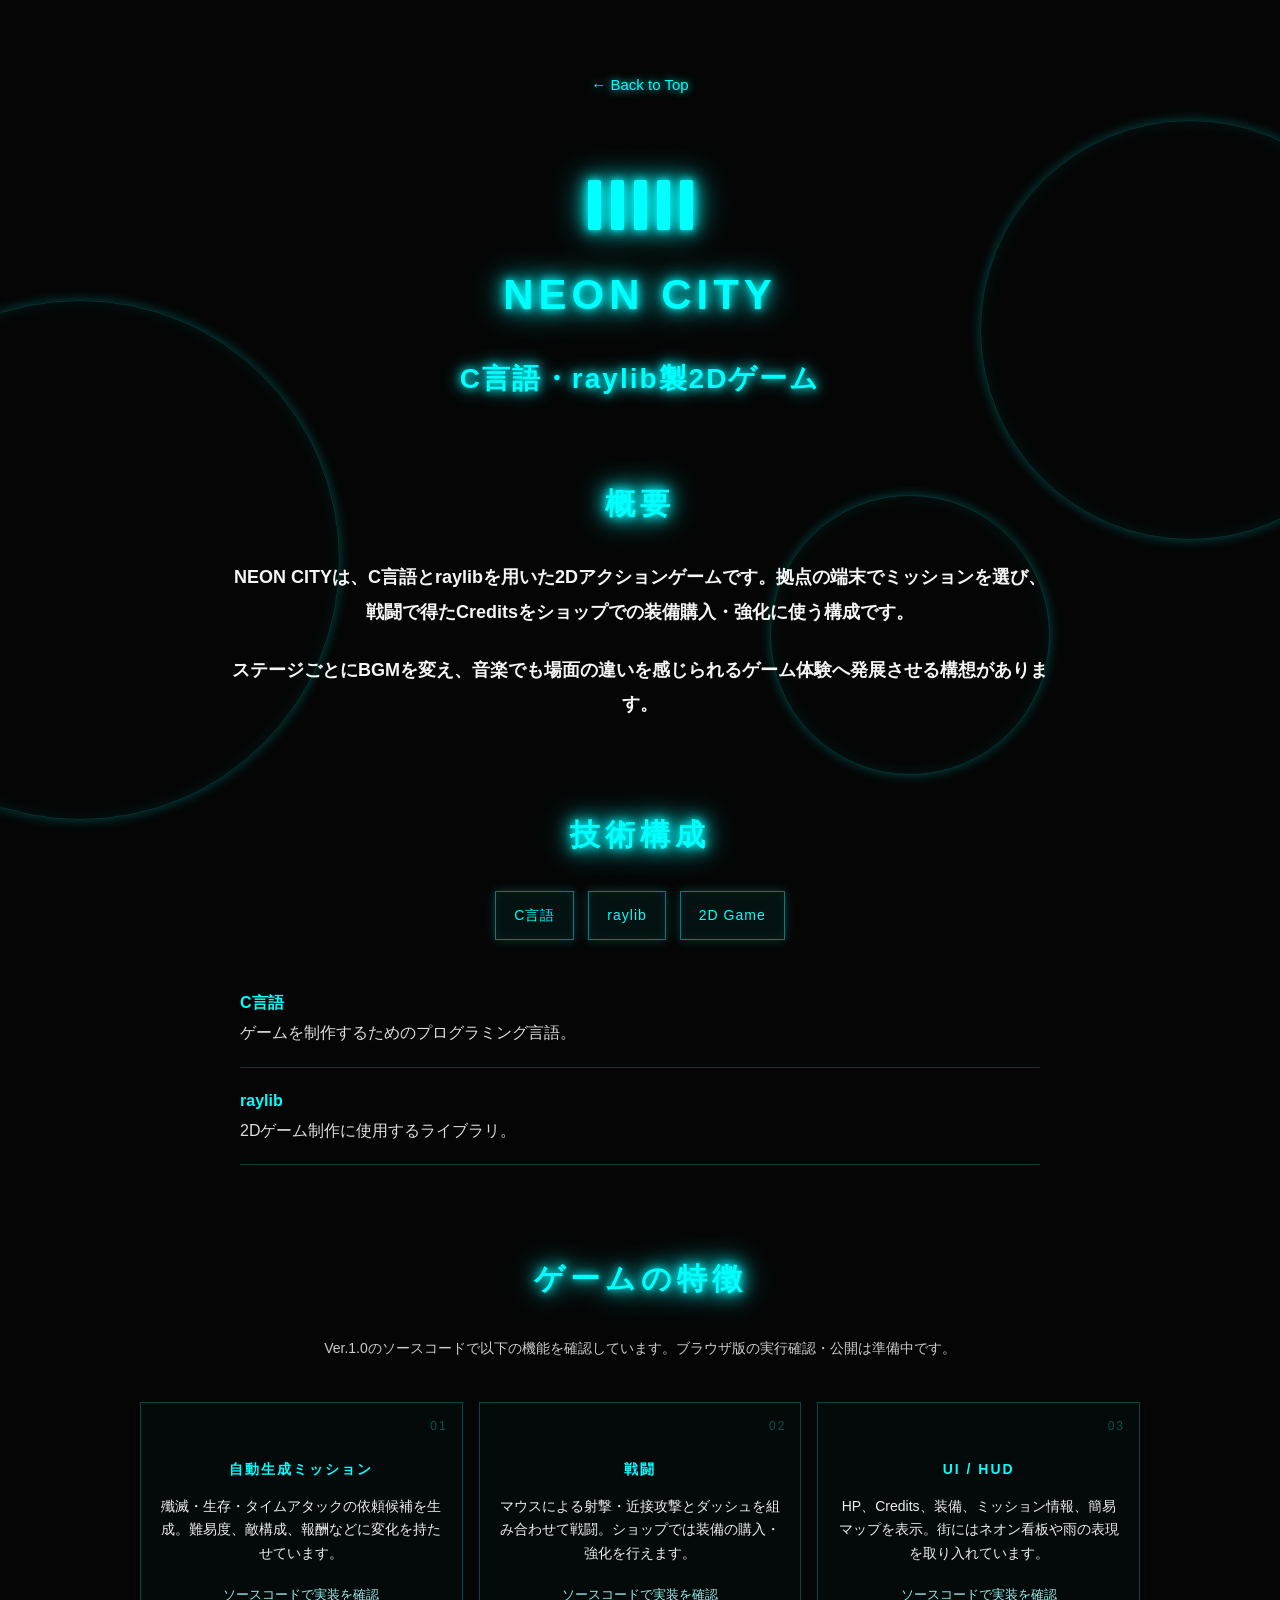
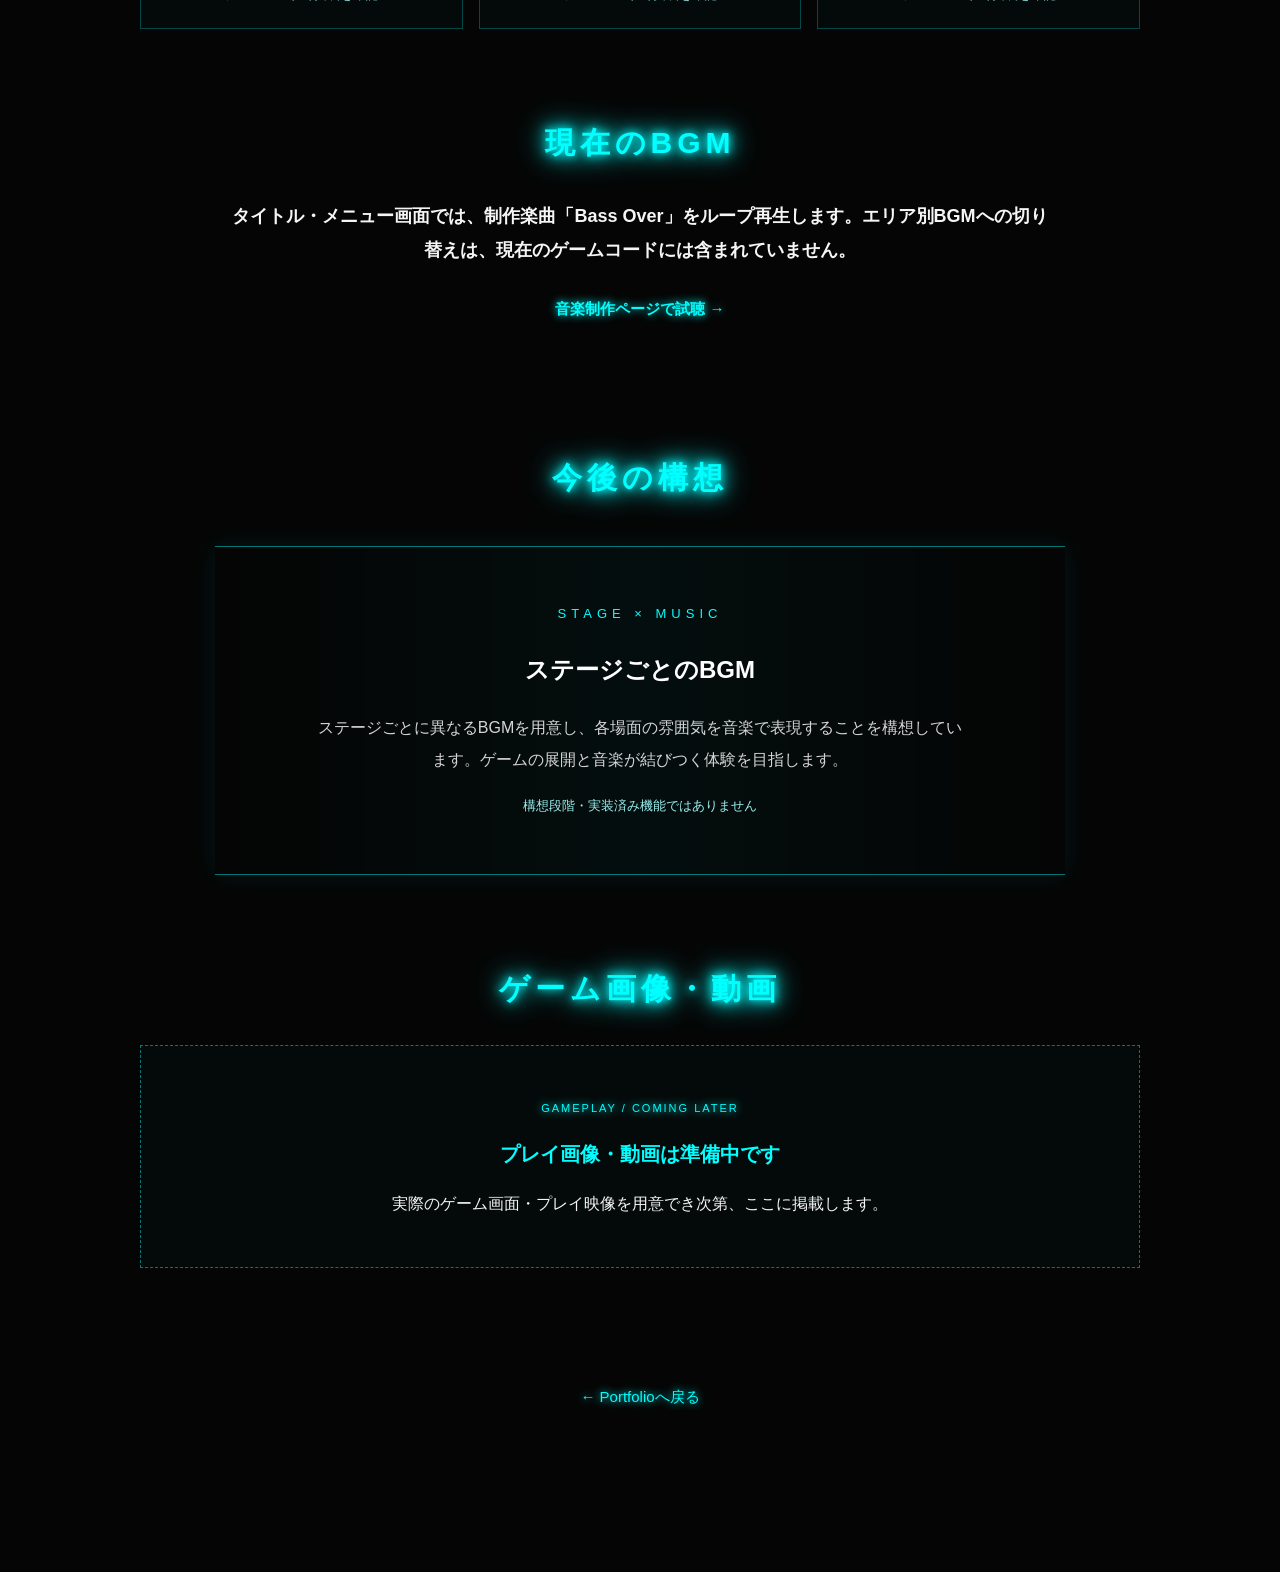
==== neon-city.html @ 77797cbf "Add files via upload" ====
<!DOCTYPE html>
<html lang="ja">
<head>
  <meta charset="UTF-8">
  <meta name="viewport" content="width=device-width, initial-scale=1.0">
  <meta name="description" content="C言語・raylib製2Dゲーム NEON CITY。作品概要、技術構成、ゲーム機能の紹介と今後のBGM構想。">
  <title>NEON CITY | Portfolio</title>
  <link rel="stylesheet" href="style.css">
</head>
<body>
  <div class="music-bg" aria-hidden="true">
    <div class="circle-wave wave1"></div>
    <div class="circle-wave wave2"></div>
    <div class="circle-wave wave3"></div>
  </div>
  <main class="page detail-page neon-city-page">
    <a href="index.html" class="back-link">← Back to Top</a>
    <section class="top" aria-labelledby="project-title">
      <div class="equalizer" aria-hidden="true"><span></span><span></span><span></span><span></span><span></span></div>
      <h1 id="project-title">NEON CITY</h1>
      <h2>C言語・raylib製2Dゲーム</h2>
    </section>

    <section class="section" aria-labelledby="overview-title">
      <h2 id="overview-title" class="section-title">概要</h2>
      <div class="text-block">
        <p>NEON CITYは、C言語とraylibを用いた2Dアクションゲームです。拠点の端末でミッションを選び、戦闘で得たCreditsをショップでの装備購入・強化に使う構成です。</p>
        <p>ステージごとにBGMを変え、音楽でも場面の違いを感じられるゲーム体験へ発展させる構想があります。</p>
      </div>
    </section>

    <section class="section" aria-labelledby="tech-title">
      <h2 id="tech-title" class="section-title">技術構成</h2>
      <div class="skill-tags"><span>C言語</span><span>raylib</span><span>2D Game</span></div>
      <dl class="neon-tech">
        <div><dt>C言語</dt><dd>ゲームを制作するためのプログラミング言語。</dd></div>
        <div><dt>raylib</dt><dd>2Dゲーム制作に使用するライブラリ。</dd></div>
      </dl>
    </section>

    <section class="section" aria-labelledby="features-title">
      <h2 id="features-title" class="section-title">ゲームの特徴</h2>
      <p class="neon-note">Ver.1.0のソースコードで以下の機能を確認しています。ブラウザ版の実行確認・公開は準備中です。</p>
      <div class="feature-grid neon-features">
        <article class="feature-card">
          <span class="feature-number">01</span>
          <h3>自動生成ミッション</h3>
          <p>殲滅・生存・タイムアタックの依頼候補を生成。難易度、敵構成、報酬などに変化を持たせています。</p>
          <p class="neon-state">ソースコードで実装を確認</p>
        </article>
        <article class="feature-card">
          <span class="feature-number">02</span>
          <h3>戦闘</h3>
          <p>マウスによる射撃・近接攻撃とダッシュを組み合わせて戦闘。ショップでは装備の購入・強化を行えます。</p>
          <p class="neon-state">ソースコードで実装を確認</p>
        </article>
        <article class="feature-card">
          <span class="feature-number">03</span>
          <h3>UI / HUD</h3>
          <p>HP、Credits、装備、ミッション情報、簡易マップを表示。街にはネオン看板や雨の表現を取り入れています。</p>
          <p class="neon-state">ソースコードで実装を確認</p>
        </article>
      </div>
    </section>

    <section class="section" aria-labelledby="current-music-title">
      <h2 id="current-music-title" class="section-title">現在のBGM</h2>
      <div class="text-block"><p>タイトル・メニュー画面では、制作楽曲「Bass Over」をループ再生します。エリア別BGMへの切り替えは、現在のゲームコードには含まれていません。</p><p><a href="music.html#bass-over" class="back-link">音楽制作ページで試聴 →</a></p></div>
    </section>

    <section class="section" aria-labelledby="plan-title">
      <h2 id="plan-title" class="section-title">今後の構想</h2>
      <div class="concept-box neon-plan">
        <p class="concept-en">STAGE × MUSIC</p>
        <h3>ステージごとのBGM</h3>
        <p class="concept-description">ステージごとに異なるBGMを用意し、各場面の雰囲気を音楽で表現することを構想しています。ゲームの展開と音楽が結びつく体験を目指します。</p>
        <p class="neon-state">構想段階・実装済み機能ではありません</p>
      </div>
    </section>

    <section class="section" aria-labelledby="media-title">
      <h2 id="media-title" class="section-title">ゲーム画像・動画</h2>
      <div class="neon-media-placeholder">
        <p class="screen-label">GAMEPLAY / COMING LATER</p>
        <h3>プレイ画像・動画は準備中です</h3>
        <p>実際のゲーム画面・プレイ映像を用意でき次第、ここに掲載します。</p>
      </div>
      <!-- 実際の素材が用意できたら、上の .neon-media-placeholder を以下のいずれかに置換。
      <figure class="video-wrap">
        <img class="neon-game-image" src="images/neon-city-gameplay.png" alt="NEON CITYの実際のプレイ画面。撮影内容に合わせて説明を記入。" width="1280" height="720" loading="lazy">
        <figcaption>実際のプレイ画面（撮影したバージョン・内容を記入）</figcaption>
      </figure>
      <div class="video-wrap">
        <video controls playsinline preload="metadata" aria-label="NEON CITY プレイ動画">
          <source src="videos/neon-city-gameplay.mp4" type="video/mp4">
          お使いのブラウザは動画再生に対応していません。
        </video>
      </div>
      -->
    </section>
    <a href="index.html" class="back-link bottom-back">← Portfolioへ戻る</a>
  </main>
</body>
</html>
---- style.css ----
* {
  margin: 0;
  padding: 0;
  box-sizing: border-box;
}

body {
  background: #050505;
  color: #f5f5f5;
  font-family: "Helvetica Neue", "Yu Gothic", "YuGothic", sans-serif;
  line-height: 1.9;
}

/* 全体幅 */
.page {
  width: min(1180px, 88%);
  margin: 0 auto;
  padding: 70px 0 120px;
}

/* 上部 */
.top {
  text-align: center;
  margin-bottom: 70px;
}

/* ネオンの棒アイコン */
.equalizer {
  display: flex;
  justify-content: center;
  align-items: flex-end;
  gap: 10px;
  height: 90px;
  margin-bottom: 25px;
}

.equalizer span {
  display: block;
  width: 13px;
  height: 50px;
  background: #00ffff;
  border-radius: 2px;
  box-shadow:
    0 0 8px #00ffff,
    0 0 18px #00ffff,
    0 0 35px #00ffff;
  animation: equalizerMove 1.2s ease-in-out infinite;
}

.equalizer span:nth-child(1) {
  animation-delay: 0s;
}

.equalizer span:nth-child(2) {
  animation-delay: 0.15s;
}

.equalizer span:nth-child(3) {
  animation-delay: 0.3s;
}

.equalizer span:nth-child(4) {
  animation-delay: 0.45s;
}

.equalizer span:nth-child(5) {
  animation-delay: 0.6s;
}

@keyframes equalizerMove {
  0%, 100% {
    height: 35px;
    opacity: 0.75;
  }

  25% {
    height: 78px;
    opacity: 1;
  }

  50% {
    height: 55px;
    opacity: 0.9;
  }

  75% {
    height: 90px;
    opacity: 1;
  }
}

/* タイトル */
.top h1 {
  font-size: 42px;
  letter-spacing: 5px;
  color: #00ffff;
  text-shadow:
    0 0 8px #00ffff,
    0 0 18px #00ffff,
    0 0 35px #00ffff;
  margin-bottom: 18px;
  animation: neonFlicker 3s ease-in-out infinite;
}

.top h2 {
  font-size: 28px;
  letter-spacing: 5px;
  color: #00ffff;
  text-shadow:
    0 0 8px #00ffff,
    0 0 18px #00ffff;
  animation: neonFlicker 3s ease-in-out infinite;
}

.profile {
  width: min(820px, 100%);
  margin: 0 auto 65px;
  font-size: 19px;
  font-weight: 600;
  text-align: center;
}

.profile p {
  margin-bottom: 16px;
}

.section-title {
  text-align: center;
  font-size: 30px;
  letter-spacing: 5px;
  color: #00ffff;
  text-shadow:
    0 0 8px #00ffff,
    0 0 18px #00ffff,
    0 0 32px #00ffff;
  margin-bottom: 28px;
  animation: neonFlicker 3s ease-in-out infinite;
}

.text-block {
  width: min(820px, 100%);
  margin: 0 auto;
  font-size: 18px;
  font-weight: 600;
  text-align: center;
}

.text-block p {
  margin-bottom: 24px;
}

.works {
  display: grid;
  grid-template-columns: repeat(2, 1fr);
  gap: 28px;
  margin-top: 35px;
}

/* 作品カード */
.work-card {
  display: block;
  padding: 28px;
  border: 1px solid rgba(0, 255, 255, 0.35);
  background: rgba(0, 255, 255, 0.045);
  box-shadow:
    0 0 12px rgba(0, 255, 255, 0.25),
    inset 0 0 12px rgba(0, 255, 255, 0.08);
  color: #f5f5f5;
  text-decoration: none;
  transition: 0.3s ease;
  text-align: center;
}

.work-card:hover {
  transform: translateY(-8px);
  border-color: rgba(0, 255, 255, 0.8);
  background: rgba(0, 255, 255, 0.09);
  box-shadow:
    0 0 18px rgba(0, 255, 255, 0.45),
    0 0 35px rgba(0, 255, 255, 0.18),
    inset 0 0 14px rgba(0, 255, 255, 0.12);
}

.work-card h3 {
  color: #00ffff;
  font-size: 22px;
  margin-bottom: 14px;
  text-shadow:
    0 0 8px #00ffff,
    0 0 18px rgba(0, 255, 255, 0.8);
}

.work-card p {
  font-size: 16px;
  line-height: 1.8;
  color: #f0f0f0;
  margin-bottom: 20px;
  text-align: center;
}

.more {
  display: inline-block;
  color: #00ffff;
  font-size: 14px;
  letter-spacing: 1px;
  text-shadow: 0 0 8px #00ffff;
}

/* スマホ対応 */
@media (max-width: 800px) {
  .page {
    width: 90%;
    padding-top: 50px;
  }

  .top h1 {
    font-size: 38px;
  }

  .top h2,
  .section-title {
    font-size: 26px;
  }

  .profile,
  .text-block {
    width: 100%;
    font-size: 17px;
  }

  .works {
    grid-template-columns: 1fr;
  }
}

.music-bg {
  position: fixed;
  inset: 0;
  pointer-events: none;
  overflow: hidden;
  z-index: -1;
}

/* 音波っぽい円 */
.circle-wave {
  position: absolute;
  border: 1px solid rgba(0, 255, 255, 0.18);
  border-radius: 50%;
  box-shadow:
    0 0 12px rgba(0, 255, 255, 0.25),
    inset 0 0 18px rgba(0, 255, 255, 0.08);
  animation: wavePulse 5s ease-in-out infinite;
}

.wave1 {
  width: 420px;
  height: 420px;
  top: 120px;
  right: -120px;
}

.wave2 {
  width: 520px;
  height: 520px;
  bottom: 80px;
  left: -180px;
  animation-delay: 1.5s;
}

.wave3 {
  width: 280px;
  height: 280px;
  top: 55%;
  right: 18%;
  animation-delay: 3s;
}

@keyframes wavePulse {
  0%, 100% {
    transform: scale(0.95);
    opacity: 0.25;
  }

  50% {
    transform: scale(1.08);
    opacity: 0.55;
  }
}

@keyframes neonFlicker {
  0%, 100% {
    opacity: 1;
    text-shadow:
      0 0 8px #00ffff,
      0 0 18px #00ffff,
      0 0 32px #00ffff;
  }

  50% {
    opacity: 0.86;
    text-shadow:
      0 0 5px #00ffff,
      0 0 12px #00ffff,
      0 0 24px #00ffff;
  }
}

.video-wrap {
  width: min(900px, 100%);
  margin: 35px auto 0;
  padding: 14px;
  border: 1px solid rgba(0, 255, 255, 0.4);
  background: rgba(0, 255, 255, 0.04);
  box-shadow:
    0 0 16px rgba(0, 255, 255, 0.28),
    0 0 36px rgba(0, 255, 255, 0.12),
    inset 0 0 18px rgba(0, 255, 255, 0.08);
}

.video-wrap video {
  width: 100%;
  display: block;
  border-radius: 2px;
  background: #000;
}

.detail-page {
  max-width: 1000px;
}

.back-link {
  display: inline-block;
  color: #00ffff;
  text-decoration: none;
  font-size: 15px;
  margin-bottom: 40px;
  text-shadow: 0 0 8px #00ffff;
  transition: 0.3s;
}

.back-link:hover {
  transform: translateX(-6px);
  text-shadow:
    0 0 8px #00ffff,
    0 0 18px #00ffff;
}

.skill-tags {
  display: flex;
  flex-wrap: wrap;
  gap: 14px;
  justify-content: center;
  margin-top: 28px;
}

.skill-tags span {
  padding: 10px 18px;
  border: 1px solid rgba(0, 255, 255, 0.45);
  color: #00ffff;
  background: rgba(0, 255, 255, 0.055);
  box-shadow:
    0 0 10px rgba(0, 255, 255, 0.22),
    inset 0 0 10px rgba(0, 255, 255, 0.06);
  font-size: 14px;
  letter-spacing: 1px;
}

.video-grid {
  display: grid;
  grid-template-columns: repeat(2, 1fr);
  gap: 30px;
  margin-top: 35px;
  align-items: start;
}

.video-item h3 {
  color: #00ffff;
  font-size: 20px;
  text-align: center;
  margin-bottom: 14px;
  text-shadow:
    0 0 8px #00ffff,
    0 0 18px rgba(0, 255, 255, 0.75);
}

.video-wrap.small-video {
  width: min(430px, 100%);
  margin: 0 auto;
  padding: 9px;
}

.video-wrap.small-video video {
  width: 100%;
  display: block;
  background: #000;
}

@media (max-width: 800px) {
  .video-grid {
    grid-template-columns: 1fr;
  }

  .video-wrap.small-video {
    width: min(520px, 100%);
  }
}

.detail-page {
  max-width: 1000px;
  text-align: center;
}

.back-link {
  text-align: left;
}

/* ========================================
   FocusTune
======================================== */

.focustune-page .section {
  margin-bottom: 100px;
}


/* 開発中バッジ */

.development-badge {
  display: inline-block;
  margin-top: 28px;
  padding: 8px 18px;

  border: 1px solid rgba(0, 255, 255, 0.5);

  color: #00ffff;
  background: rgba(0, 255, 255, 0.06);

  font-size: 12px;
  letter-spacing: 3px;

  box-shadow:
    0 0 12px rgba(0, 255, 255, 0.2),
    inset 0 0 10px rgba(0, 255, 255, 0.05);
}


/* ========================================
   FocusTune スクリーンショット
======================================== */

.focustune-screens {
  display: grid;
  grid-template-columns: 0.75fr 1.6fr;
  gap: 28px;
  align-items: start;

  margin-top: 45px;
}


.screen-card {
  position: relative;

  padding: 14px;

  border: 1px solid rgba(0, 255, 255, 0.35);
  background: rgba(0, 255, 255, 0.035);

  box-shadow:
    0 0 18px rgba(0, 255, 255, 0.18),
    inset 0 0 15px rgba(0, 255, 255, 0.05);

  transition: 0.3s ease;
}


.screen-card:hover {
  transform: translateY(-5px);

  border-color: rgba(0, 255, 255, 0.7);

  box-shadow:
    0 0 20px rgba(0, 255, 255, 0.35),
    0 0 45px rgba(0, 255, 255, 0.1);
}


.screen-label {
  text-align: left;

  color: #00ffff;

  font-size: 11px;
  letter-spacing: 2px;

  margin: 4px 4px 12px;

  text-shadow: 0 0 8px #00ffff;
}


.screen-image {
  overflow: hidden;

  border: 1px solid rgba(0, 255, 255, 0.25);

  background: #fff;
}


.screen-image img {
  display: block;

  width: 100%;
  height: auto;
}


.screen-card h3 {
  margin: 20px 5px 5px;

  color: #00ffff;

  font-size: 19px;
  letter-spacing: 1px;

  text-shadow: 0 0 8px rgba(0, 255, 255, 0.7);
}


.screen-card p {
  padding: 0 12px 10px;

  color: #d8d8d8;

  font-size: 14px;
  line-height: 1.8;
}


/* ========================================
   コンセプト
======================================== */

.concept-box {
  width: min(850px, 100%);

  margin: 40px auto 0;
  padding: 55px 40px;

  border-top: 1px solid rgba(0, 255, 255, 0.45);
  border-bottom: 1px solid rgba(0, 255, 255, 0.45);

  background:
    linear-gradient(
      90deg,
      transparent,
      rgba(0, 255, 255, 0.04),
      transparent
    );

  box-shadow:
    0 0 25px rgba(0, 255, 255, 0.08);
}


.concept-en {
  color: #00ffff;

  font-size: 13px;
  letter-spacing: 5px;

  margin-bottom: 20px;
}


.concept-main {
  color: #ffffff;

  font-size: clamp(32px, 5vw, 55px);
  font-weight: 700;

  line-height: 1.4;

  margin-bottom: 25px;
}


.concept-description {
  max-width: 650px;

  margin: 0 auto;

  color: #d5d5d5;

  font-size: 16px;
  line-height: 2;
}


/* ========================================
   機能一覧
======================================== */

.feature-grid {
  display: grid;

  grid-template-columns: repeat(4, 1fr);

  gap: 16px;

  margin-top: 40px;
}


.feature-card {
  position: relative;

  min-height: 170px;

  padding: 28px 18px 22px;

  border: 1px solid rgba(0, 255, 255, 0.25);

  background: rgba(0, 255, 255, 0.025);

  transition: 0.3s ease;
}


.feature-card:hover {
  transform: translateY(-6px);

  border-color: rgba(0, 255, 255, 0.7);

  background: rgba(0, 255, 255, 0.07);

  box-shadow:
    0 0 18px rgba(0, 255, 255, 0.22);
}


.feature-number {
  position: absolute;

  top: 12px;
  right: 14px;

  color: rgba(0, 255, 255, 0.3);

  font-size: 12px;
  letter-spacing: 2px;
}


.feature-card h3 {
  margin-top: 25px;
  margin-bottom: 12px;

  color: #00ffff;

  font-size: 14px;
  letter-spacing: 2px;
}


.feature-card p {
  color: #eeeeee;

  font-size: 14px;
  line-height: 1.7;
}


/* ========================================
   実装状況
======================================== */

.development-status {
  width: min(800px, 100%);

  margin: 45px auto 0;

  text-align: left;
}


.status-item {
  margin-bottom: 32px;
}


.status-heading {
  display: flex;

  justify-content: space-between;

  gap: 20px;

  margin-bottom: 10px;

  color: #eeeeee;

  font-size: 14px;
}


.status-heading span:last-child {
  color: #00ffff;

  font-size: 11px;
  letter-spacing: 1px;
}


.status-bar {
  width: 100%;
  height: 5px;

  overflow: hidden;

  background: rgba(255, 255, 255, 0.1);
}


.status-progress {
  height: 100%;

  background: #00ffff;

  box-shadow:
    0 0 8px #00ffff,
    0 0 15px rgba(0, 255, 255, 0.7);
}


.status-progress.full {
  width: 100%;
}


.status-progress.progress-60 {
  width: 60%;
}


.status-progress.progress-25 {
  width: 25%;
}


.bottom-back {
  margin-top: 30px;
}


/* ========================================
   FocusTune スマホ対応
======================================== */

@media (max-width: 900px) {

  .focustune-screens {
    grid-template-columns: 1fr;
  }

  .screen-card {
    max-width: 700px;
    margin: 0 auto;
  }

  .feature-grid {
    grid-template-columns: repeat(2, 1fr);
  }

}


@media (max-width: 550px) {

  .feature-grid {
    grid-template-columns: 1fr;
  }

  .concept-box {
    padding: 40px 20px;
  }

  .status-heading {
    flex-direction: column;
    gap: 4px;
  }

}
/* NEON CITY：既存ページに影響しない追加スタイル */
.neon-city-page .section { margin-bottom: 85px; }
.neon-city-page .top h1 { font-size: clamp(30px, 7vw, 42px); }
.neon-city-page .top h2 { font-size: clamp(18px, 4vw, 28px); letter-spacing: 2px; }
.neon-city-page .neon-features { grid-template-columns: repeat(3, minmax(0, 1fr)); }
.neon-note { max-width: 800px; margin: 0 auto; color: #ccc; font-size: 14px; }
.neon-city-page .neon-state { margin-top: 18px; color: #99eeee; font-size: 13px; letter-spacing: 0; }
.neon-tech { max-width: 800px; margin: 30px auto 0; text-align: left; }
.neon-tech > div { padding: 18px 0; border-bottom: 1px solid rgba(0,255,255,.22); }
.neon-tech dt { color: #00ffff; font-weight: 700; }
.neon-tech dd { color: #ddd; }
.neon-plan h3 { margin-bottom: 20px; font-size: 24px; color: #fff; }
.neon-media-placeholder { padding: 48px 24px; border: 1px dashed rgba(0,255,255,.45); background: rgba(0,255,255,.025); }
.neon-media-placeholder .screen-label { text-align: center; }
.neon-media-placeholder h3 { color: #00ffff; font-size: 20px; margin: 16px 0; }
.neon-media-placeholder p { overflow-wrap: anywhere; }
.neon-game-image { display: block; width: 100%; height: auto; }
.neon-city-page a:focus-visible { outline: 2px solid #00ffff; outline-offset: 6px; }
@media (max-width: 800px) {
  .neon-city-page .neon-features { grid-template-columns: 1fr; }
  .neon-city-page .section { margin-bottom: 60px; }
}
@media (prefers-reduced-motion: reduce) {
  .neon-city-page *, body:has(.neon-city-page) .circle-wave { animation: none; transition: none; }
}

/* 音楽制作 */
.music-page .section { margin-bottom: 85px; }
.music-page .top h1 { font-size: clamp(28px, 7vw, 42px); }
.music-page .top h2 { font-size: clamp(18px, 4vw, 28px); letter-spacing: 2px; }
.music-track-list { margin: 35px auto; max-width: 850px; text-align: left; }
.music-track-list a { display: flex; flex-wrap: wrap; align-items: center; gap: 16px; padding: 20px 24px; border: 1px solid rgba(0,255,255,.35); color: #f5f5f5; text-decoration: none; background: rgba(0,255,255,.04); }
.music-track-list a:hover { background: rgba(0,255,255,.09); }
.music-track-number { color: #00ffff; font-size: 13px; letter-spacing: 2px; }
.music-track-type { margin-left: auto; color: #99eeee; font-size: 13px; }
.music-track { max-width: 850px; margin: 0 auto; padding: 36px; border: 1px solid rgba(0,255,255,.35); background: rgba(0,255,255,.025); box-shadow: 0 0 18px rgba(0,255,255,.15); text-align: left; scroll-margin-top: 24px; }
.music-track h3 { color: #00ffff; font-size: clamp(26px, 6vw, 36px); text-shadow: 0 0 12px rgba(0,255,255,.6); overflow-wrap: anywhere; }
.music-track-subtitle { margin-top: 12px; color: #ddd; }
.music-track-description h4 { color: #00ffff; font-size: 17px; margin: 28px 0 8px; }
.music-audio-placeholder { margin-top: 30px; padding: 22px; border: 1px dashed rgba(0,255,255,.35); color: #ccc; font-size: 14px; }
.music-audio { margin-top: 30px; }
.music-audio label { display: block; color: #99eeee; margin-bottom: 12px; }
.music-audio audio { display: block; width: 100%; }
.music-page a:focus-visible { outline: 2px solid #00ffff; outline-offset: 5px; }
@media (max-width: 550px) {
  .music-track { padding: 24px 20px; }
  .music-track-list a { padding: 18px; gap: 12px; }
  .music-track-type { width: 100%; margin-left: 0; }
  .music-page .section { margin-bottom: 60px; }
}
@media (prefers-reduced-motion: reduce) {
  .music-page *, body:has(.music-page) .circle-wave { animation: none; transition: none; }
}

.music-track + .music-track { margin-top: 32px; }
.music-audio a { color: #99eeee; font-size: 14px; overflow-wrap: anywhere; }
.music-audio p { margin-top: 12px; }
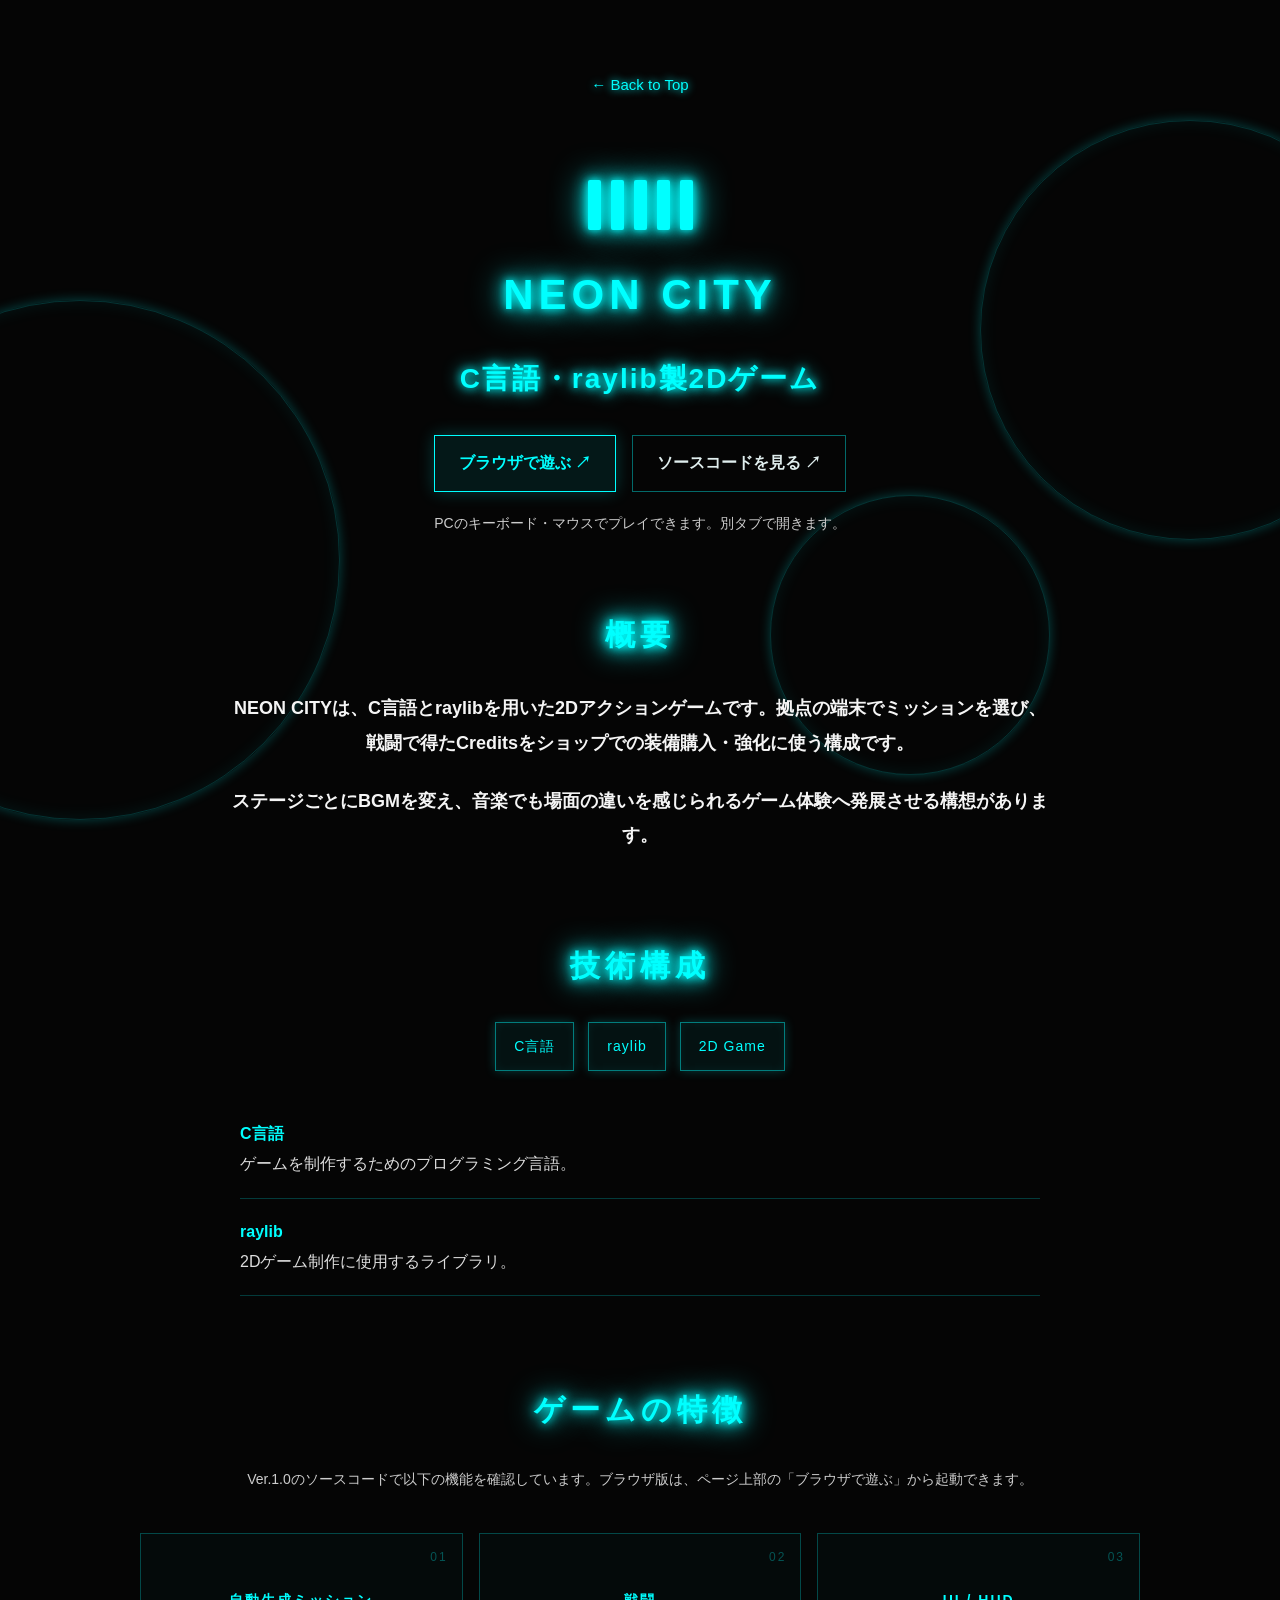
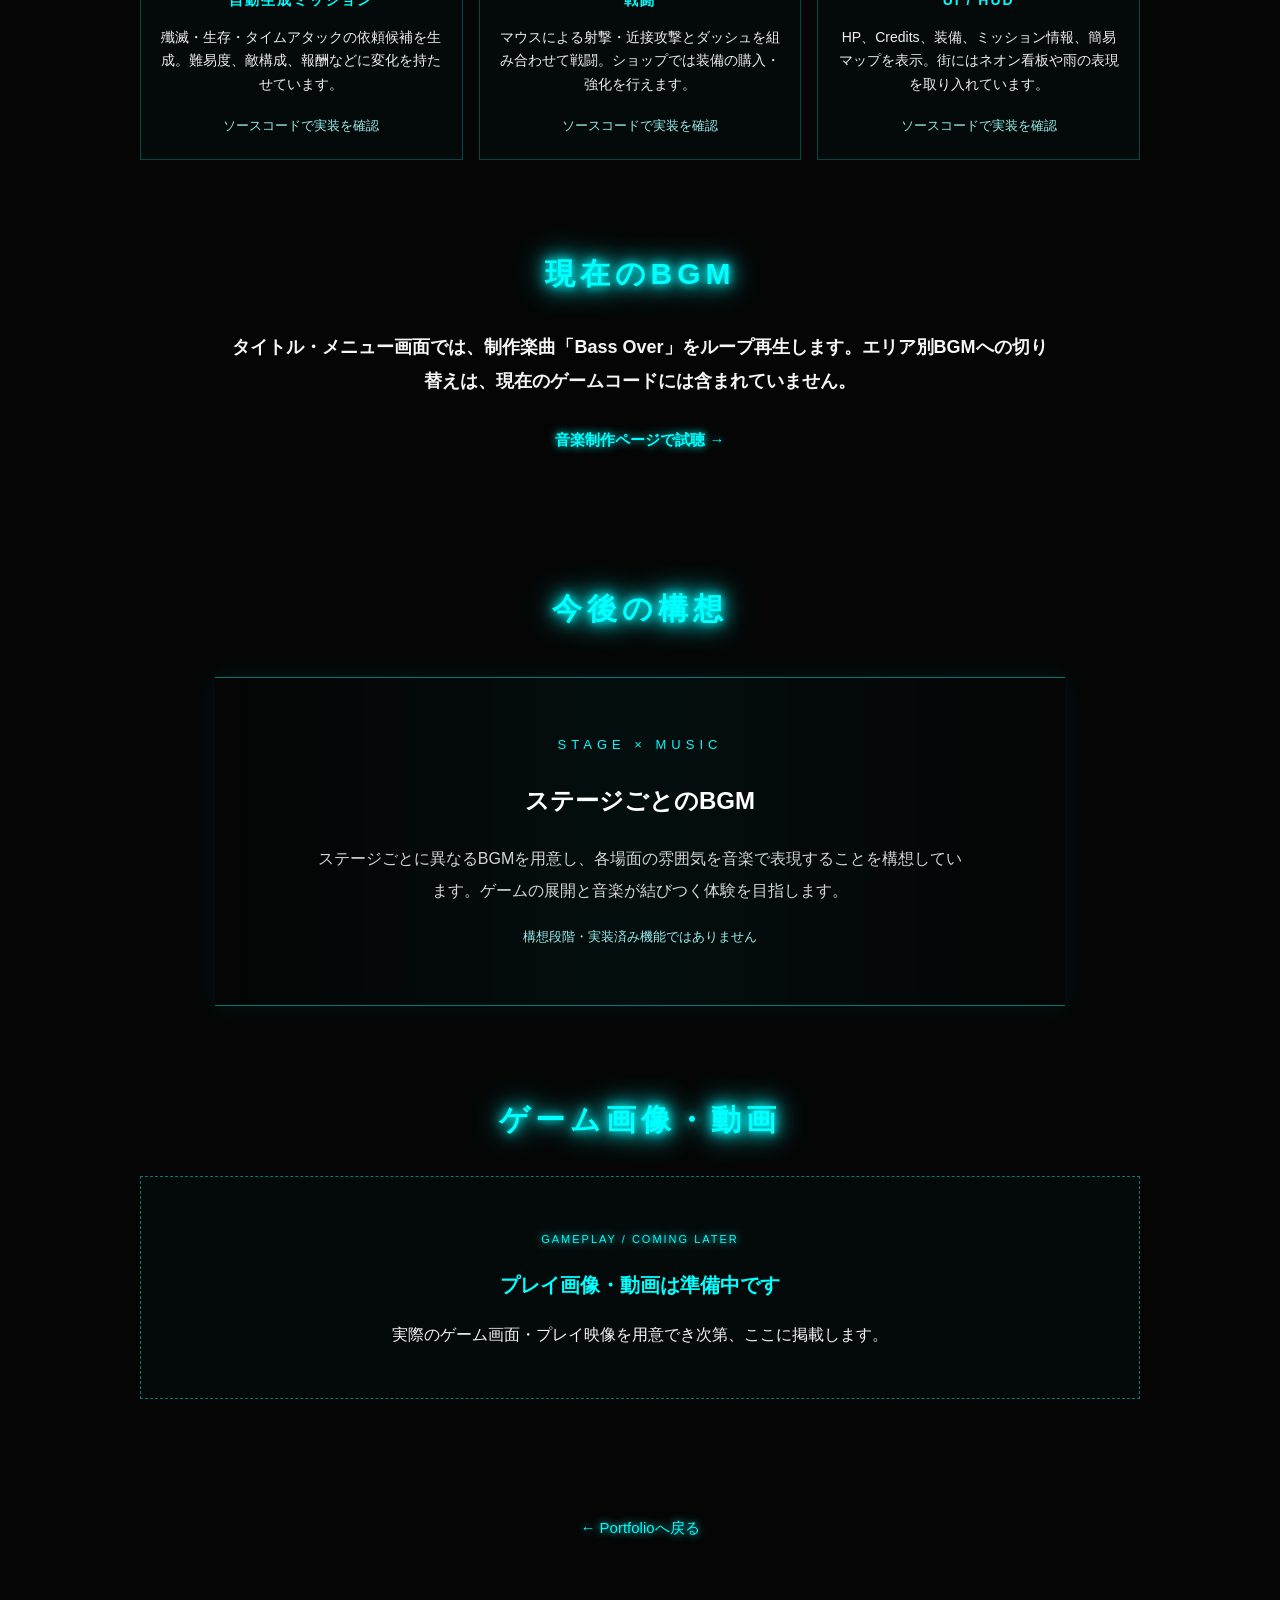
==== commit bdbd9bd4: "Add files via upload" ====
--- a/neon-city.html
+++ b/neon-city.html
@@ -6,6 +6,19 @@
   <meta name="description" content="C言語・raylib製2Dゲーム NEON CITY。作品概要、技術構成、ゲーム機能の紹介と今後のBGM構想。">
   <title>NEON CITY | Portfolio</title>
   <link rel="stylesheet" href="style.css">
+  <style>
+    /* NEON CITY公開リンク：このページにだけ適用 */
+    .neon-play-links { display: flex; flex-wrap: wrap; justify-content: center; gap: 16px; margin: 30px auto 0; }
+    .neon-play-button { display: inline-flex; align-items: center; justify-content: center; min-height: 48px; padding: 12px 24px; border: 1px solid #00ffff; background: rgba(0, 255, 255, .08); color: #00ffff; text-decoration: none; font-weight: 700; box-shadow: 0 0 16px rgba(0, 255, 255, .22); transition: background .2s, box-shadow .2s; }
+    .neon-play-button:hover { background: rgba(0, 255, 255, .16); box-shadow: 0 0 24px rgba(0, 255, 255, .38); }
+    .neon-play-button.secondary { color: #e0eeee; border-color: rgba(0, 255, 255, .4); background: transparent; box-shadow: none; }
+    .neon-city-page .neon-play-note { margin: 18px auto 0; color: #ccc; font-size: 14px; letter-spacing: 0; }
+    @media (max-width: 550px) {
+      .neon-play-links { flex-direction: column; }
+      .neon-play-button { width: 100%; }
+    }
+    @media (prefers-reduced-motion: reduce) { .neon-play-button { transition: none; } }
+  </style>
 </head>
 <body>
   <div class="music-bg" aria-hidden="true">
@@ -19,6 +32,11 @@
       <div class="equalizer" aria-hidden="true"><span></span><span></span><span></span><span></span><span></span></div>
       <h1 id="project-title">NEON CITY</h1>
       <h2>C言語・raylib製2Dゲーム</h2>
+      <div class="neon-play-links">
+        <a class="neon-play-button" href="https://ryuta1119.github.io/neon-city/" target="_blank" rel="noopener noreferrer">ブラウザで遊ぶ ↗</a>
+        <a class="neon-play-button secondary" href="https://github.com/ryuta1119/neon-city" target="_blank" rel="noopener noreferrer">ソースコードを見る ↗</a>
+      </div>
+      <p class="neon-play-note">PCのキーボード・マウスでプレイできます。別タブで開きます。</p>
     </section>
 
     <section class="section" aria-labelledby="overview-title">
@@ -40,7 +58,7 @@
 
     <section class="section" aria-labelledby="features-title">
       <h2 id="features-title" class="section-title">ゲームの特徴</h2>
-      <p class="neon-note">Ver.1.0のソースコードで以下の機能を確認しています。ブラウザ版の実行確認・公開は準備中です。</p>
+      <p class="neon-note">Ver.1.0のソースコードで以下の機能を確認しています。ブラウザ版は、ページ上部の「ブラウザで遊ぶ」から起動できます。</p>
       <div class="feature-grid neon-features">
         <article class="feature-card">
           <span class="feature-number">01</span>
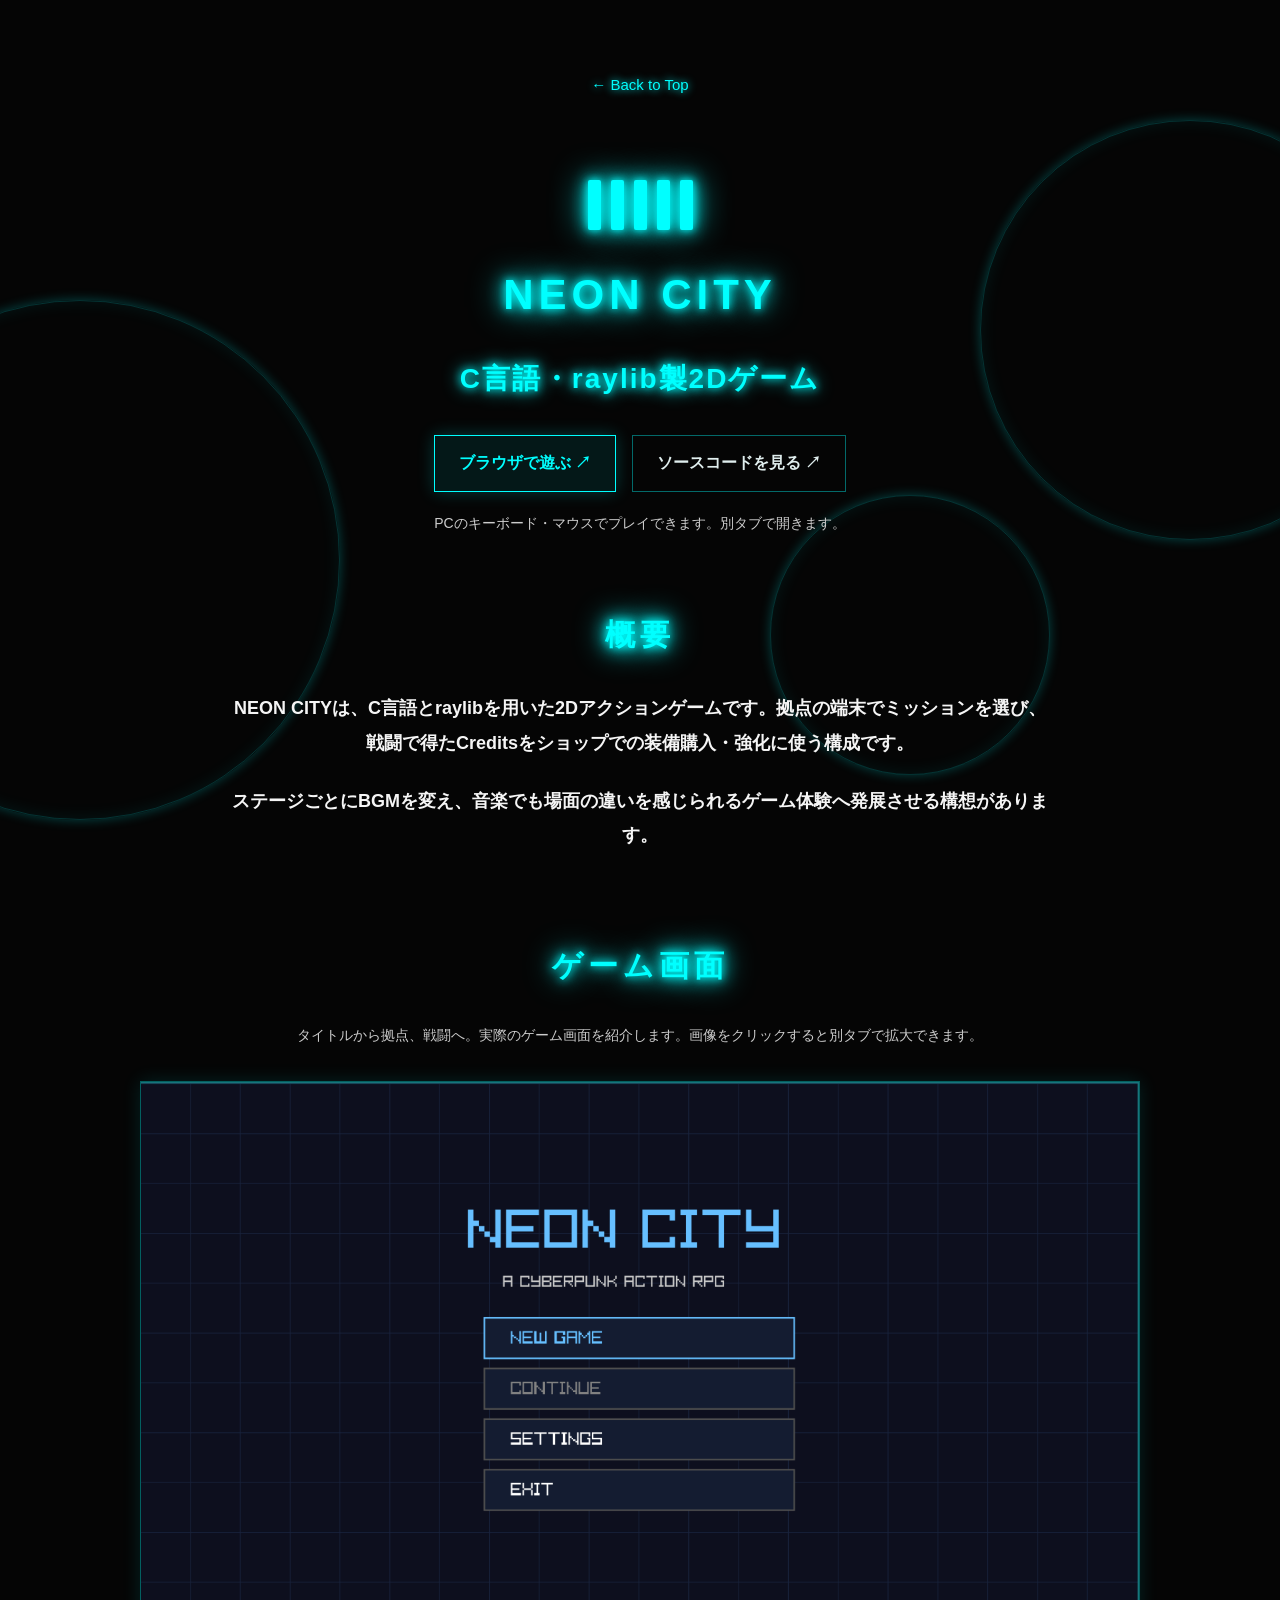
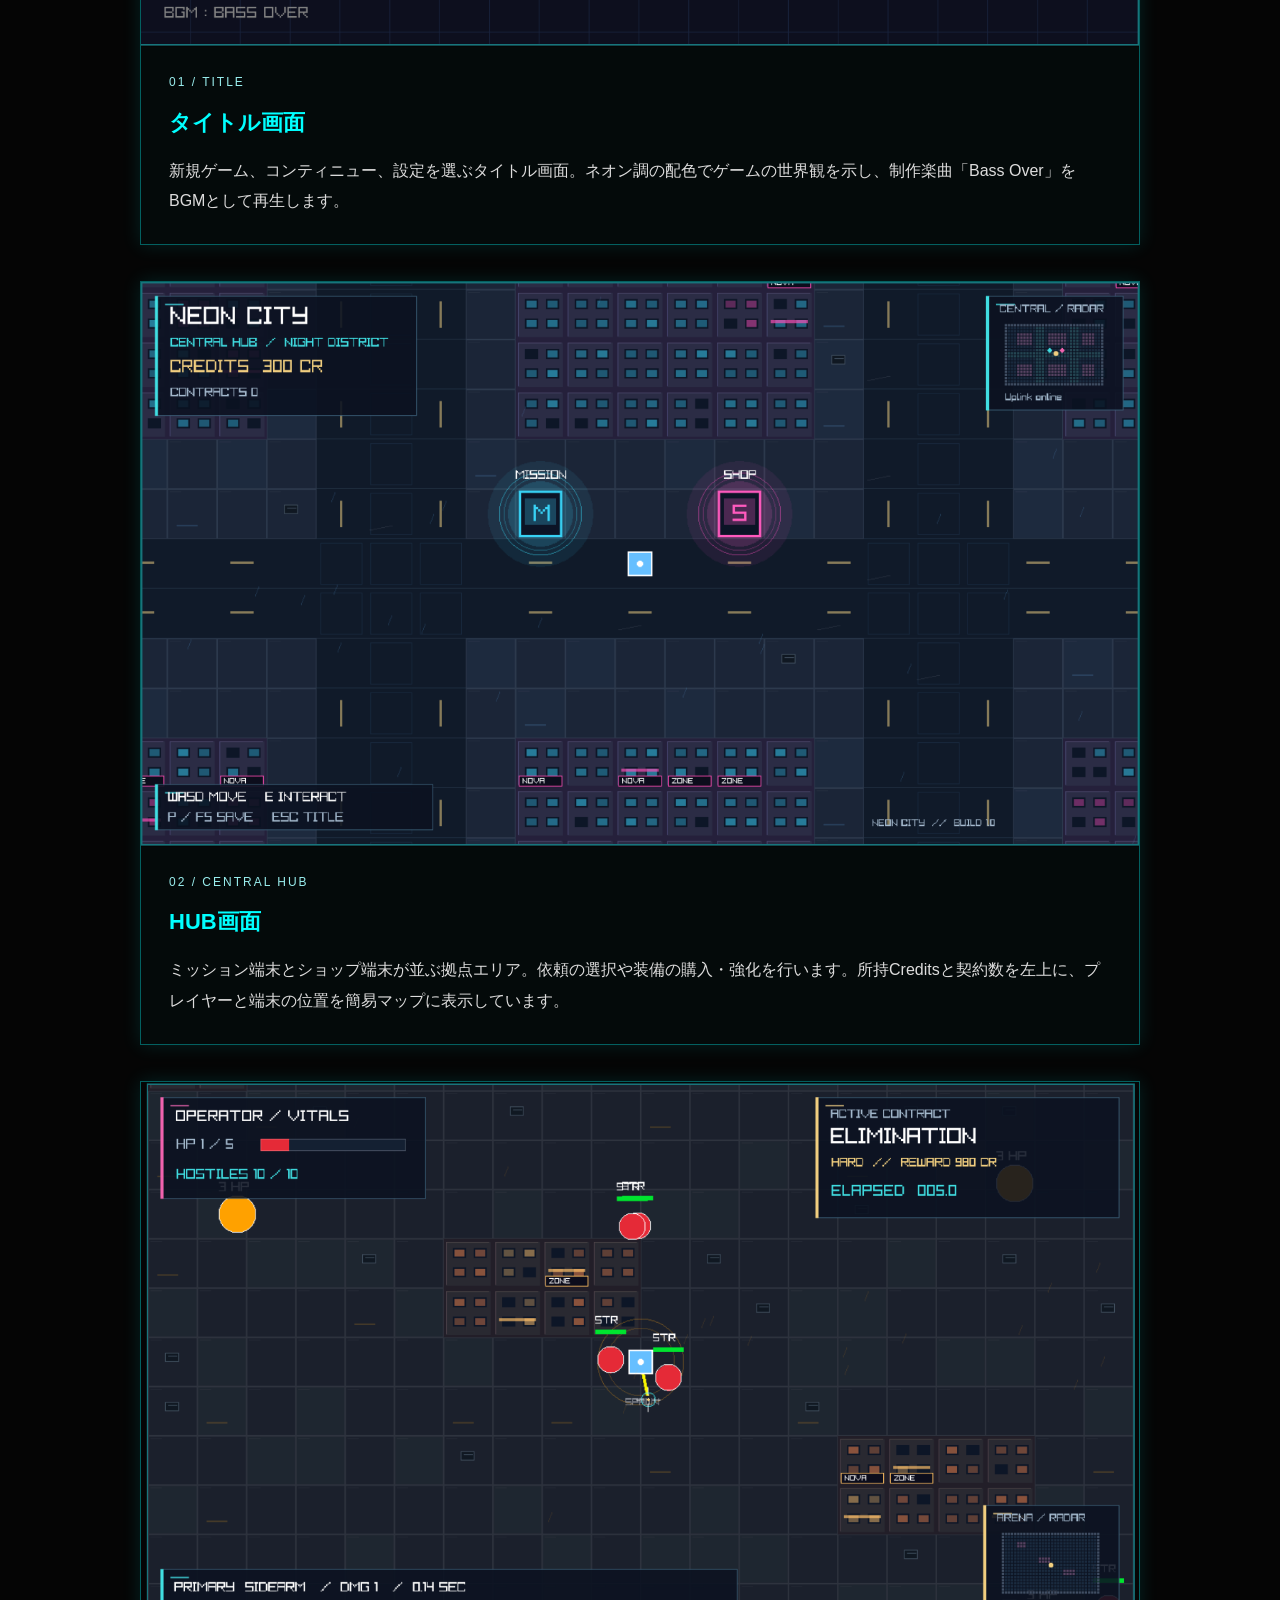
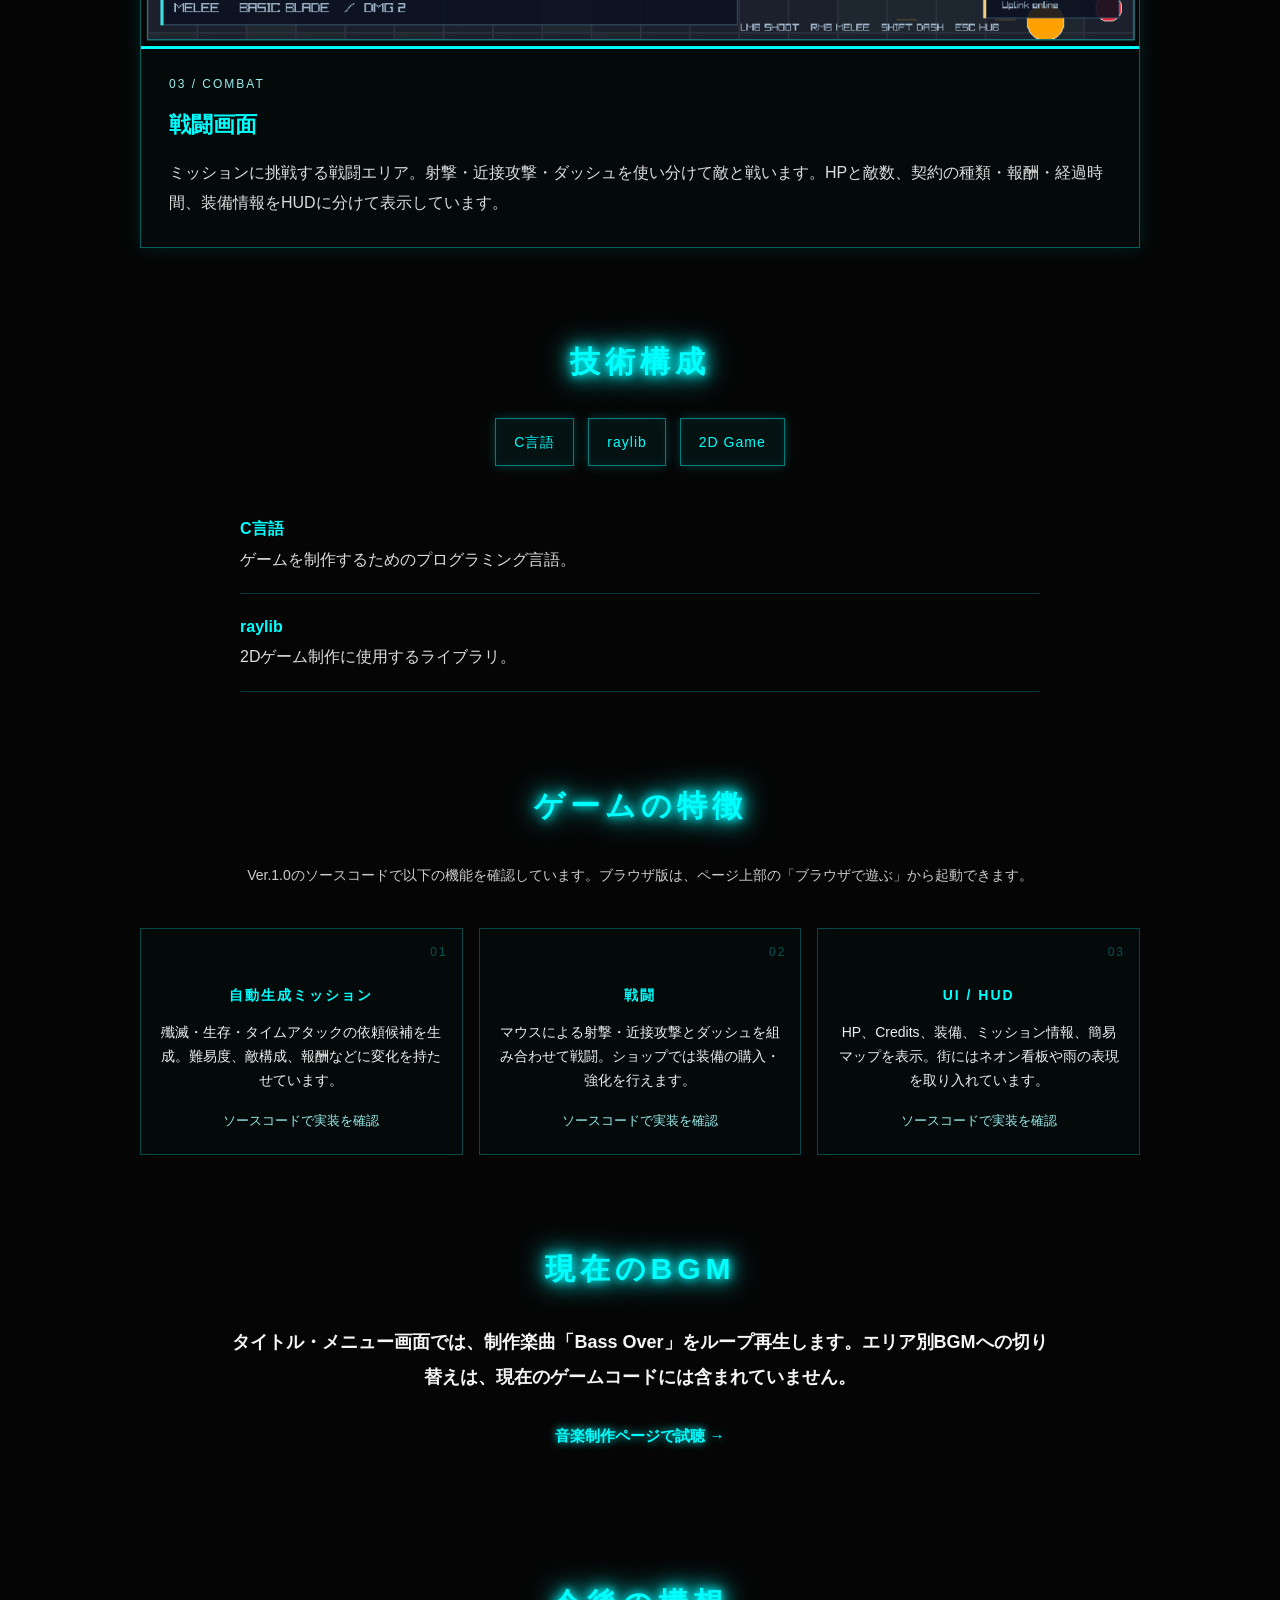
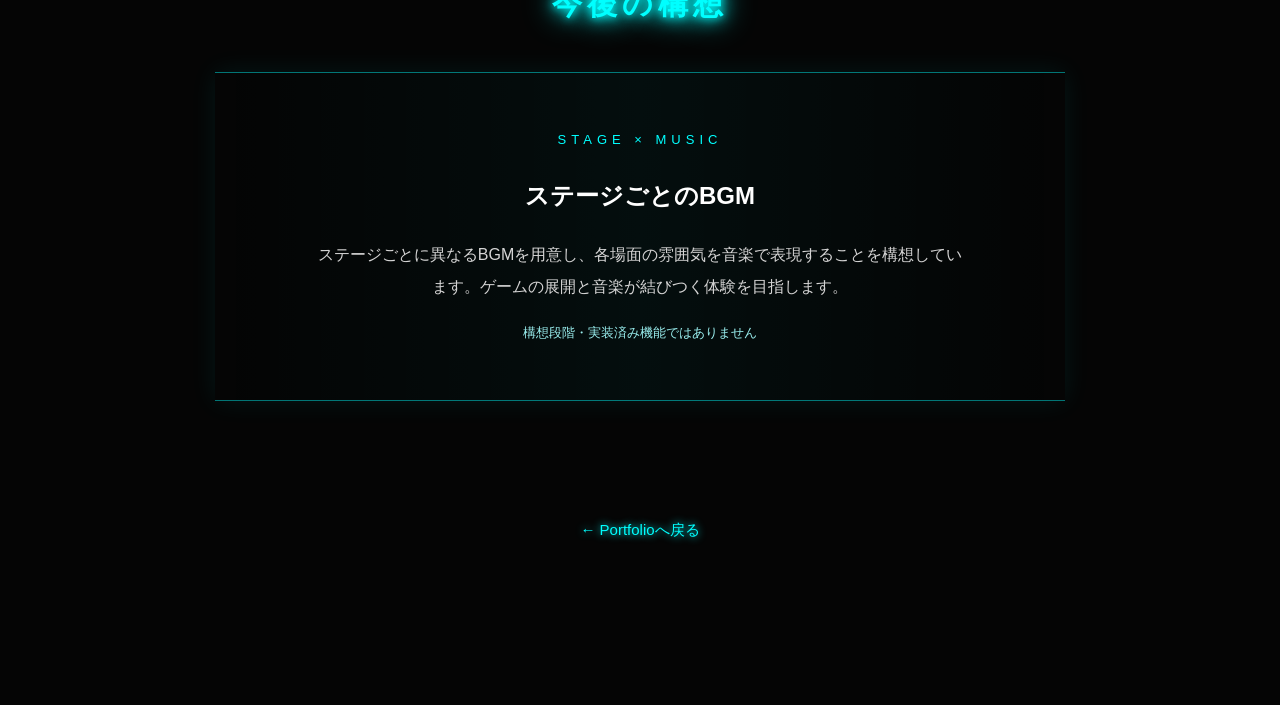
==== commit c2eb6e7e: "Add files via upload" ====
--- a/neon-city.html
+++ b/neon-city.html
@@ -18,6 +18,21 @@
       .neon-play-button { width: 100%; }
     }
     @media (prefers-reduced-motion: reduce) { .neon-play-button { transition: none; } }
+    /* 実際のプレイスクリーンショット */
+    .neon-screenshots { display: grid; gap: 36px; margin-top: 32px; }
+    .neon-shot { margin: 0; border: 1px solid rgba(0,255,255,.35); background: rgba(0,255,255,.025); box-shadow: 0 0 18px rgba(0,255,255,.12); }
+    .neon-shot-image { display: block; background: #0c0f1e; }
+    .neon-shot img { display: block; width: 100%; height: auto; }
+    .neon-shot figcaption { padding: 24px 28px 28px; text-align: left; }
+    .neon-shot-label { color: #99eeee; font-size: 12px; letter-spacing: 2px; margin-bottom: 8px; }
+    .neon-shot h3 { color: #00ffff; font-size: 22px; margin: 0 0 12px; }
+    .neon-shot figcaption > p:last-child { color: #ddd; font-size: 16px; line-height: 1.9; }
+    @media (max-width: 550px) {
+      .neon-screenshots { gap: 24px; }
+      .neon-shot figcaption { padding: 20px; }
+      .neon-shot h3 { font-size: 20px; }
+      .neon-shot figcaption > p:last-child { font-size: 15px; }
+    }
   </style>
 </head>
 <body>
@@ -44,6 +59,43 @@
       <div class="text-block">
         <p>NEON CITYは、C言語とraylibを用いた2Dアクションゲームです。拠点の端末でミッションを選び、戦闘で得たCreditsをショップでの装備購入・強化に使う構成です。</p>
         <p>ステージごとにBGMを変え、音楽でも場面の違いを感じられるゲーム体験へ発展させる構想があります。</p>
+      </div>
+    </section>
+
+    <section class="section" aria-labelledby="media-title">
+      <h2 id="media-title" class="section-title">ゲーム画面</h2>
+      <p class="neon-note">タイトルから拠点、戦闘へ。実際のゲーム画面を紹介します。画像をクリックすると別タブで拡大できます。</p>
+      <div class="neon-screenshots">
+        <figure class="neon-shot">
+          <a class="neon-shot-image" href="images/neon-city-title.png" target="_blank" rel="noopener noreferrer" aria-label="タイトル画面を別タブで拡大表示">
+            <img src="images/neon-city-title.png" alt="NEON CITYのタイトル画面。NEW GAME、CONTINUE、SETTINGS、EXITのメニューとBGM名Bass Overを表示。" width="1388" height="786" loading="lazy" decoding="async">
+          </a>
+          <figcaption>
+            <p class="neon-shot-label">01 / TITLE</p>
+            <h3>タイトル画面</h3>
+            <p>新規ゲーム、コンティニュー、設定を選ぶタイトル画面。ネオン調の配色でゲームの世界観を示し、制作楽曲「Bass Over」をBGMとして再生します。</p>
+          </figcaption>
+        </figure>
+        <figure class="neon-shot">
+          <a class="neon-shot-image" href="images/neon-city-hub.png" target="_blank" rel="noopener noreferrer" aria-label="HUB画面を別タブで拡大表示">
+            <img src="images/neon-city-hub.png" alt="NEON CITYの拠点画面。中央にミッション端末とショップ端末、左上にCreditsと契約数、右上に簡易マップを表示。" width="1390" height="786" loading="lazy" decoding="async">
+          </a>
+          <figcaption>
+            <p class="neon-shot-label">02 / CENTRAL HUB</p>
+            <h3>HUB画面</h3>
+            <p>ミッション端末とショップ端末が並ぶ拠点エリア。依頼の選択や装備の購入・強化を行います。所持Creditsと契約数を左上に、プレイヤーと端末の位置を簡易マップに表示しています。</p>
+          </figcaption>
+        </figure>
+        <figure class="neon-shot">
+          <a class="neon-shot-image" href="images/neon-city-combat.png" target="_blank" rel="noopener noreferrer" aria-label="戦闘画面を別タブで拡大表示">
+            <img src="images/neon-city-combat.png" alt="NEON CITYの戦闘画面。プレイヤーと敵に加え、HP、敵数、殲滅ミッションの条件と報酬、装備、簡易マップを表示。" width="1404" height="798" loading="lazy" decoding="async">
+          </a>
+          <figcaption>
+            <p class="neon-shot-label">03 / COMBAT</p>
+            <h3>戦闘画面</h3>
+            <p>ミッションに挑戦する戦闘エリア。射撃・近接攻撃・ダッシュを使い分けて敵と戦います。HPと敵数、契約の種類・報酬・経過時間、装備情報をHUDに分けて表示しています。</p>
+          </figcaption>
+        </figure>
       </div>
     </section>
 
@@ -96,26 +148,6 @@
       </div>
     </section>
 
-    <section class="section" aria-labelledby="media-title">
-      <h2 id="media-title" class="section-title">ゲーム画像・動画</h2>
-      <div class="neon-media-placeholder">
-        <p class="screen-label">GAMEPLAY / COMING LATER</p>
-        <h3>プレイ画像・動画は準備中です</h3>
-        <p>実際のゲーム画面・プレイ映像を用意でき次第、ここに掲載します。</p>
-      </div>
-      <!-- 実際の素材が用意できたら、上の .neon-media-placeholder を以下のいずれかに置換。
-      <figure class="video-wrap">
-        <img class="neon-game-image" src="images/neon-city-gameplay.png" alt="NEON CITYの実際のプレイ画面。撮影内容に合わせて説明を記入。" width="1280" height="720" loading="lazy">
-        <figcaption>実際のプレイ画面（撮影したバージョン・内容を記入）</figcaption>
-      </figure>
-      <div class="video-wrap">
-        <video controls playsinline preload="metadata" aria-label="NEON CITY プレイ動画">
-          <source src="videos/neon-city-gameplay.mp4" type="video/mp4">
-          お使いのブラウザは動画再生に対応していません。
-        </video>
-      </div>
-      -->
-    </section>
     <a href="index.html" class="back-link bottom-back">← Portfolioへ戻る</a>
   </main>
 </body>
